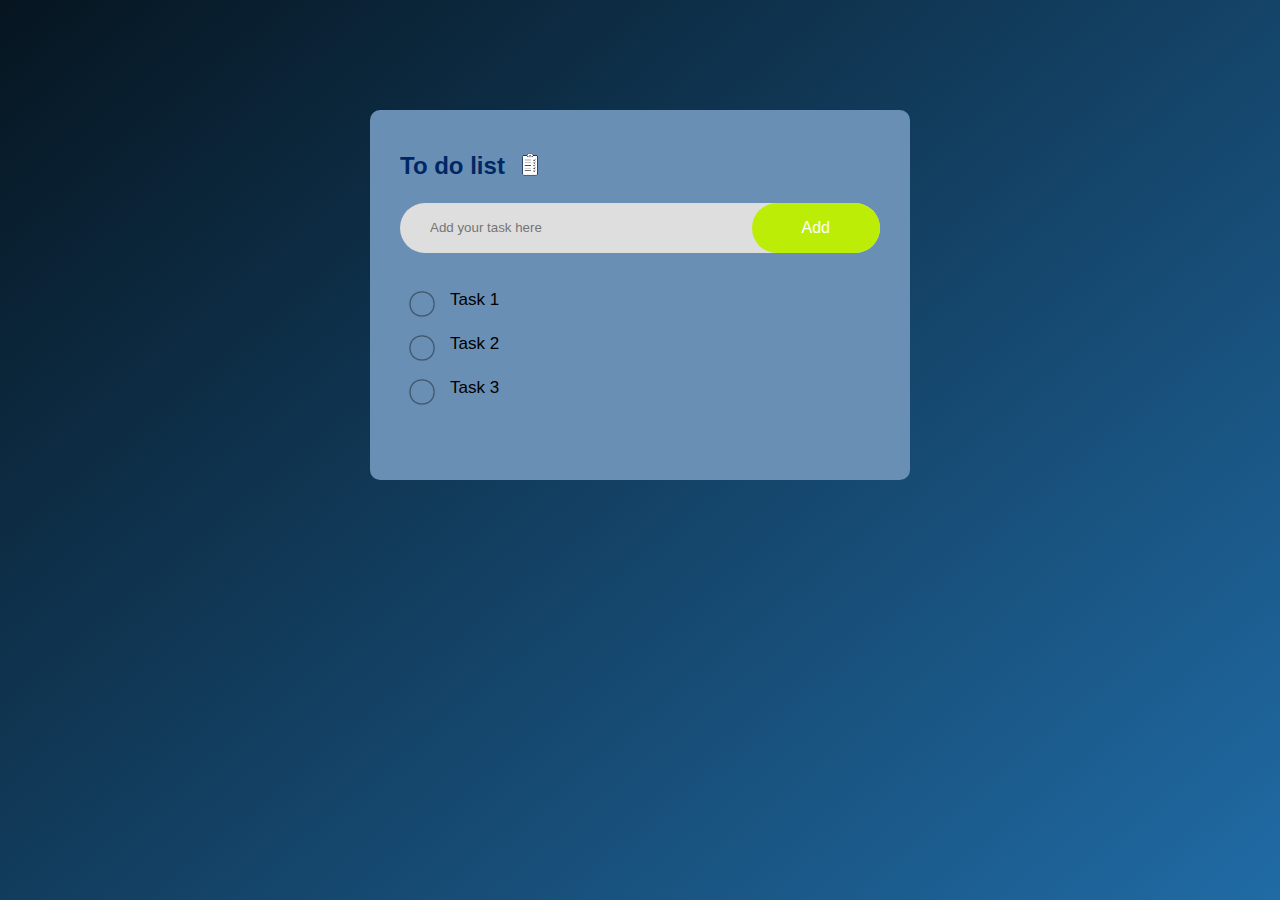
==== index.html @ 474100f3 "html,css" ====
<!DOCTYPE html>
<html lang="en">
<head>
    <meta charset="UTF-8">
    <meta name="viewport" content="width=device-width, initial-scale=1.0">
    <title>To do list</title>
    <link rel="stylesheet" href="style.css">

</head>
<body>
    <div class="container">
        <div class="todo-app">
            <h2>To do list <img src="image/list img.png"></h2>
            <div class="row">
                <input type="text"  id="inputBox" placeholder="Add your task here">
                <button>Add</button>
            </div>
            <ul id="list">
                <li>Task 1</li>
                <li>Task 2</li>
                <li>Task 3</li>
            </ul>
        </div>





  
    <script src="main.js"></script>
</div>
</body>
</html>
---- style.css ----
*{
    margin: 0;
    padding: 0;
    font-family: 'Poppins', sans-serif ;
    box-sizing: border-box;
}

.container{
    width: 100%;
    min-height: 100vh;
    background: linear-gradient(140deg, #061520, #206ba5);
    padding: 10px;
}

.todo-app{
    width: 100% ;
    max-width: 540px;
    background: #6a8fb4;
    margin: 100px auto 20px;
    padding: 40px 30px 70px;
    border-radius: 10px;
}

 .todo-app h2{
    color: #002765;
    display: flex;
    align-items: center;
    margin-bottom: 20px;
}

.todo-app h2 img{
    width: 30px;
    margin-left: 10px;
} 

.row{
    display: flex;
    align-items: center;
    justify-content: space-between;
    background: #dedede;
    border-radius: 30px;
    padding-left: 20px;
    margin-bottom: 25px;
}
input{
    flex: 1;
    border: none;
    outline: none;
    background: transparent;
    padding: 10px;

}
button{
    border: none;
    outline: none;
    padding: 16px 50px;
    background: #bbed06;
    color: #fff;
    font-size: 16px;
    cursor: pointer;
    border-radius: 40px;
}

ul li{
    list-style: none;
    font-size: 17px;
    padding: 12px 8px 12px 50px;
    user-select: none;
    cursor: pointer;
    position: relative;
}
ul li::before{
    content: '';
    position: absolute;
    height: 28px;
    width: 28px;
    border-radius: 50%;
    background-image: url(image/cercle\ img.png);
    background-size: cover;
    background-position: center;
    top: 12px;
    left: 8px;

}
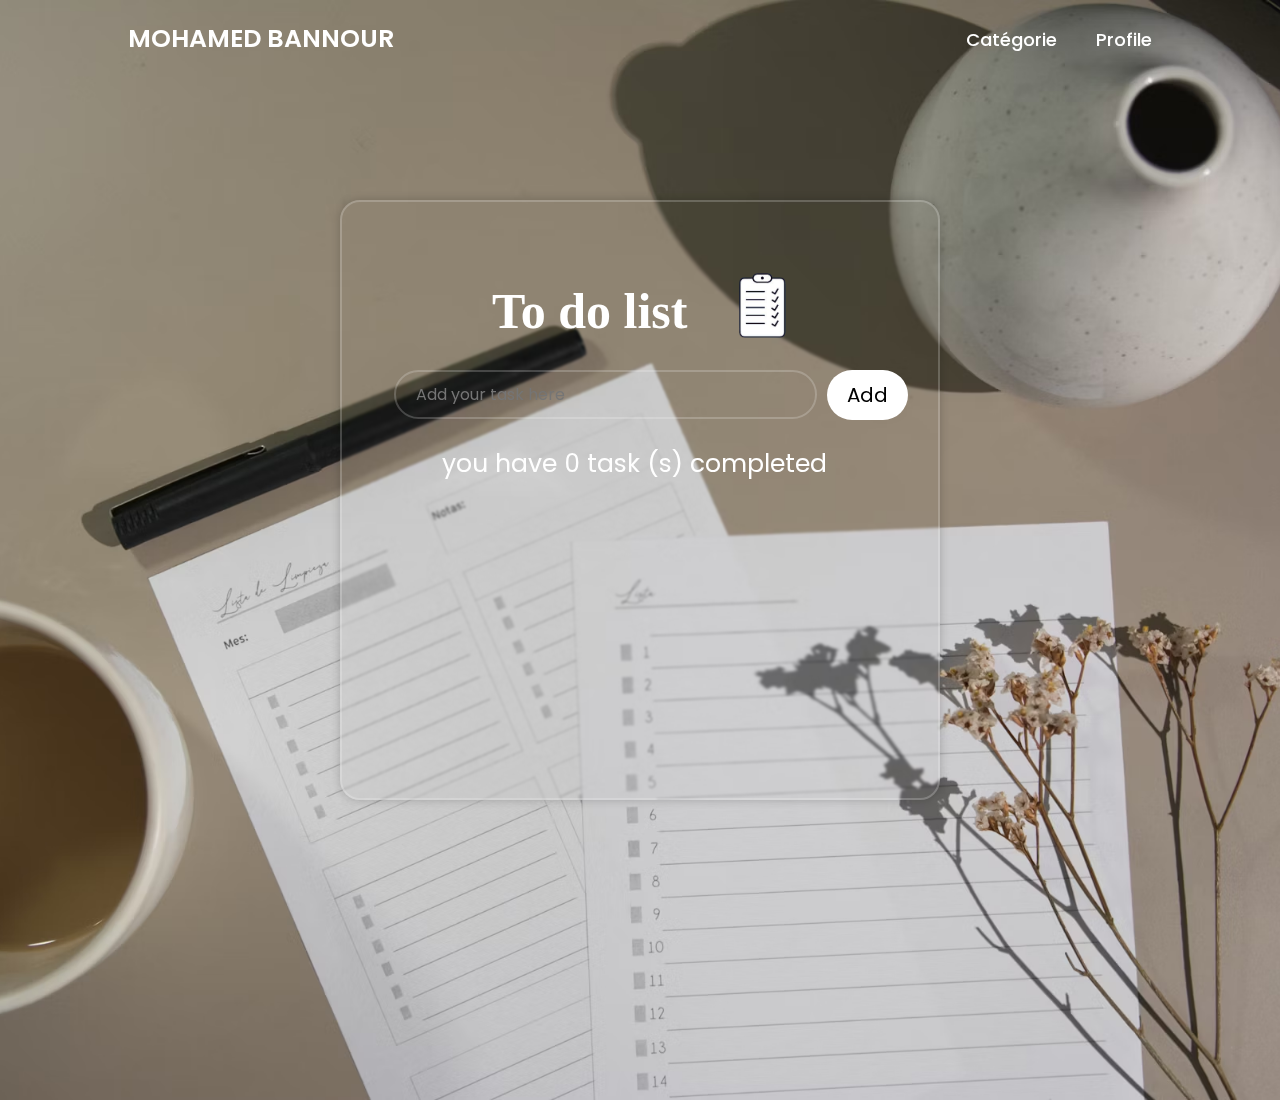
==== commit 20d2dcc3: "test2" ====
--- a/index.html
+++ b/index.html
@@ -8,25 +8,47 @@
 
 </head>
 <body>
+    <header class="header">
+        <a href="#" class="logo">MOHAMED BANNOUR</a>
+       
+    <nav class="navbar">
+        
+        <a href="#">Catégorie</a>
+        <a href="#">Profile</a>
+    
+    </nav>
+    </header>
     <div class="container">
+        
+        <!-- <div class="Catégorie">
+            <h2> Catégorie </h2>
+            <input type="text" id="inputcatégorie" placeholder="Add your Catégorie here">
+            <button onclick="addCategorie()">Add</button>
+         </div> -->
+
         <div class="todo-app">
-            <h2>To do list <img src="image/list img.png"></h2>
+            <!-- <h1><img src="images/aqszfd-removebg-preview.png"></h1> -->
+            <h2>To do list <img src="images/list img.png"></h2>
             <div class="row">
                 <input type="text"  id="inputBox" placeholder="Add your task here">
-                <button>Add</button>
+                <button onclick="addTask()">Add</button>
             </div>
-            <ul id="list">
-                <li>Task 1</li>
+            
+           <ul id="list-tasks">
+             <div id ="numbers-of-tasks">
+                 <p id="pending-tasks">you have
+                      <span class="count-task">0</span> task (s)  completed
+                   </p>
+               </div>
+                <!-- <li class="check-task">Task 1</li>
                 <li>Task 2</li>
-                <li>Task 3</li>
+                <li>Task 3</li> -->
             </ul>
+            
+            
         </div>
 
-
-
-
-
-  
+        
     <script src="main.js"></script>
 </div>
 </body>
--- a/style.css
+++ b/style.css
@@ -1,3 +1,4 @@
+@import url("https://fonts.googleapis.com/css2?family=Poppins:wght@300;400;500;600;700;800;900&display=swap");
 *{
     margin: 0;
     padding: 0;
@@ -5,81 +6,281 @@
     box-sizing: border-box;
 }
 
-.container{
+
+body{
     width: 100%;
     min-height: 100vh;
-    background: linear-gradient(140deg, #061520, #206ba5);
-    padding: 10px;
-}
+    background: url(images/to\ img.avif) no-repeat; 
+    background-position: center; 
+    background-size: cover;
+}
+
+
+    
+
+.header{
+    position: fixed;
+    top: 0;
+    left: 0;
+    width: 100%;
+    padding: 20px 10%;
+    background: transparent;
+    display: flex;
+    justify-content: space-between;
+    align-items: center;
+    z-index: 100;
+}
+.logo {
+    position: relative;
+    font-size: 25px;
+    color: #fff;
+    text-decoration: none;
+    font-weight: 600;
+    
+    
+}
+
+.logo:hover{
+    color: #bbed06;
+    
+    transition: 1s;
+}
+.navbar a {
+    font-size: 18px;
+    color: #fff;
+    text-decoration: none;
+    font-weight: 500;
+    margin-left: 35px;
+    transition: .5s;
+}
+
+.navbar a:hover  {
+    color: #bbed06;
+
+}
+
 
 .todo-app{
-    width: 100% ;
-    max-width: 540px;
-    background: #6a8fb4;
-    margin: 100px auto 20px;
+    height: 600px;
+    width: 600PX ;
+    max-width: 740px;
+    margin: 200px auto 20px;
     padding: 40px 30px 70px;
-    border-radius: 10px;
-}
+    background: transparent;
+    border: 2px solid rgba(255, 255, 255, .2);
+    backdrop-filter: blur(1px) ;
+    border-radius: 20PX;
+    box-shadow: 0 0 10px rgba(0, 0, 0, .2);
+    text-decoration: none;
+    z-index: 1;
+    overflow-y: auto;
+    transition: 1s;
+}
+.todo-app:hover{
+    backdrop-filter: blur(40px);
+    transition: 2s;
+    border: 2px solid #333;
+
+}
+::-webkit-scrollbar-track{
+    box-shadow: inset 0 0 200px rgba(0, 0, 0, 0.5);
+    
+}
+::-webkit-scrollbar{
+    width:  5%;
+    
+    
+}
+::-webkit-scrollbar-thumb{
+    background: #676eed;
+}
+
 
  .todo-app h2{
-    color: #002765;
+    color: #ffffff;
     display: flex;
     align-items: center;
-    margin-bottom: 20px;
-}
+    font-size: 50px;
+    margin-left: 120px;
+    margin-top: 20px;
+    margin-bottom: 10px;
+    font-family :'Times New Roman', serif ;
+    
+   
+}
+
 
 .todo-app h2 img{
-    width: 30px;
-    margin-left: 10px;
+    width: 90px;
+    margin-left: 30px;
 } 
+.todo-app h1 img{
+    width: 300px;
+    margin-left:  170px;
+    margin-top: -120px ;
+    margin-bottom: -100px;
+}
 
 .row{
     display: flex;
     align-items: center;
-    justify-content: space-between;
-    background: #dedede;
+   font-size: 50px;
+    background: transparent;
     border-radius: 30px;
     padding-left: 20px;
     margin-bottom: 25px;
-}
+    
+}
+
+
+.row input ::placeholder{
+    color: #fff;
+}
+
+button{
+    background: transparent;
+    border: transparent;
+    
+}
+
+
 input{
-    flex: 1;
+    width: 90%;
+    height: 100%;
+    margin-left: 2px;
+    justify-content: space-between;
+    background: transparent;
     border: none;
     outline: none;
-    background: transparent;
-    padding: 10px;
+    border: 2px solid rgba(255, 255, 255, .2);
+    border-radius: 40px;
+    font-size: 16px;
+    color: #000;
+    padding: 10px 20px;
+
+}
+input:hover{
+    color: #fff;
+    transition: 1s;
 
 }
 button{
     border: none;
     outline: none;
-    padding: 16px 50px;
-    background: #bbed06;
-    color: #fff;
-    font-size: 16px;
+    margin-left: 10px;
+    padding: 10px 20px;
+    background: #ffffff;
+    color: #000000;
+    font-size: 20px;
     cursor: pointer;
     border-radius: 40px;
-}
-
+    font-style: initial;
+    font-family: "Poppins",sans-serif;
+    
+}
+button:hover{
+    background: transparent;
+    border: 2px solid rgba(64, 63, 63, 0.2);
+    color: #ffffff;
+    transition: .5s;
+    backdrop-filter: blur(100px) ;
+}
 ul li{
+    background: transparent;
+    border-radius: 4px;
     list-style: none;
-    font-size: 17px;
+    font-size: 20px;
     padding: 12px 8px 12px 50px;
     user-select: none;
     cursor: pointer;
     position: relative;
-}
+    color: #fff;
+    border: 1px solid;
+    margin-top: 3px;
+    
+}
+  ul li:hover{
+    
+    color: #48310d;
+    transition: 1s;
+   
+    
+ }  
 ul li::before{
     content: '';
     position: absolute;
     height: 28px;
     width: 28px;
     border-radius: 50%;
-    background-image: url(image/cercle\ img.png);
+    background-image: url(images/cercle\ img.png);
     background-size: cover;
     background-position: center;
     top: 12px;
     left: 8px;
-
-}
-
+    
+
+}
+ul li.check-task{
+    color: #ffffff;
+    text-decoration: line-through;
+    background: transparent;
+    border: 1px solid;
+    margin-top: 3px;
+}
+
+ul li.check-task::before{
+    background-image: url(images/conf\ img.png);
+}
+ul li.check-task:hover{
+    color: #48310d;
+}
+
+
+ ul li span{
+    position: absolute;
+    right: 5px;
+    top: 6px;
+    width: 40px;
+    height: 40px;
+    font-size: 22px;
+    color: #fff;
+    line-height: 40px;
+    text-align: center;
+    border: 1px solid;
+    background: transparent;
+    border-radius: 8px;
+   
+ }
+ ul li span:hover{
+    background: #48310d;
+    color: #fdb94c;
+    transition: 1s;
+
+ }
+ 
+
+ #numbers-of-tasks{
+    padding-left: 70px;
+    font-size: 25px;
+    background: transparent;
+    color: #ffffff;
+    margin-bottom: 20px;
+ }
+
+ #numbers-of-tasks:hover{
+    color: #bbed06;
+    transition: 1s;
+ }
+
+ 
+ 
+
+
+
+
+
+
+
+
+
+
